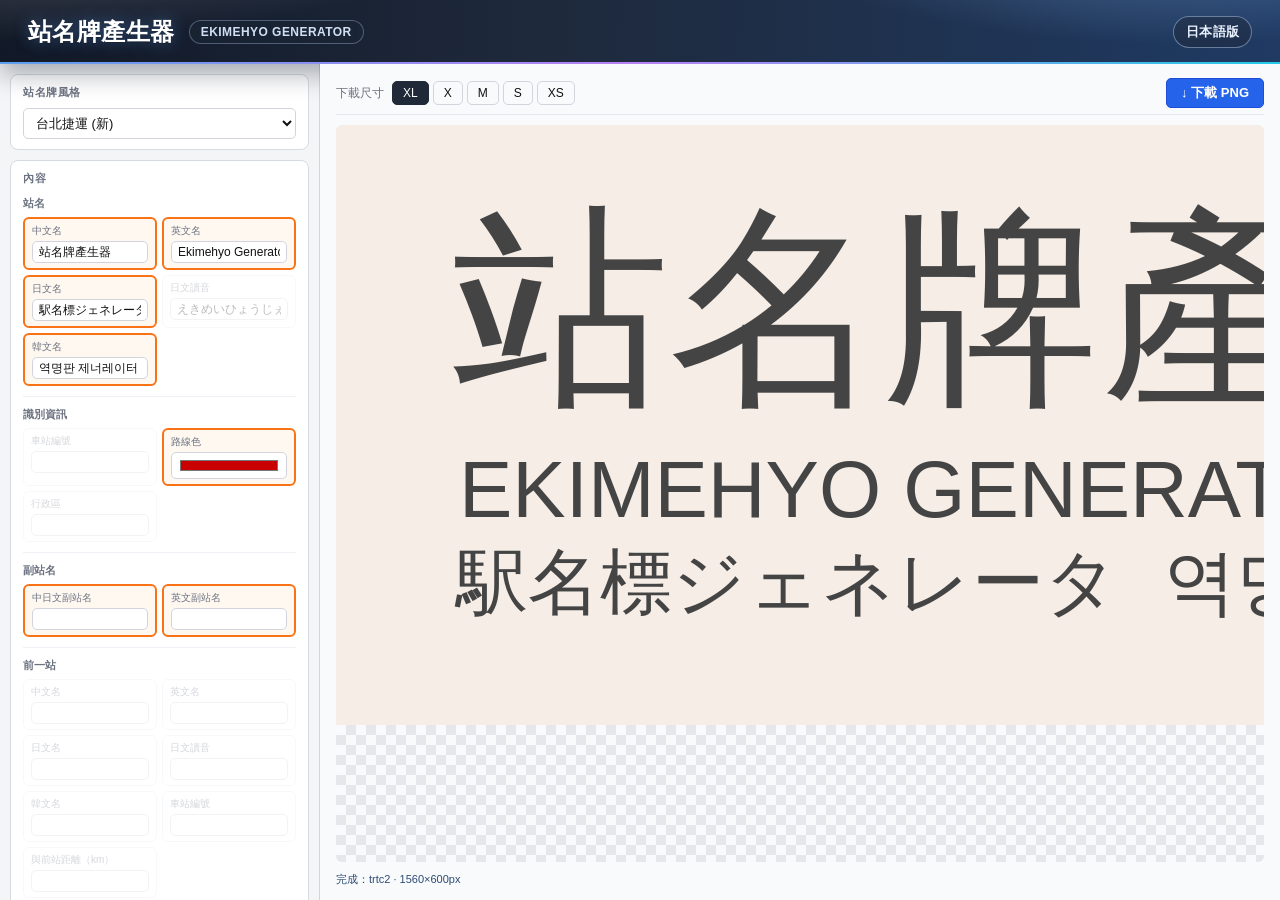
==== index.html @ af62dcb9 "v0.1" ====
<!doctype html>
<html lang="zh-Hant">
<head>
  <meta charset="UTF-8" />
  <meta name="viewport" content="width=device-width, initial-scale=1.0" />
  <title>站名牌產生器</title>
  <link rel="stylesheet" href="./styles.css" />
</head>
<body>
  <header>
    <h1>站名牌產生器</h1>
    <p>Ekimehyo Generator</p>
    <nav class="lang-switch" aria-label="Language switcher">
      <a href="./ja.html" lang="ja">日本語版</a>
    </nav>
  </header>

  <div class="layout">
    <!-- 左側 Sidebar：設定 -->
    <aside class="sidebar">

      <section class="panel">
        <h2>站名牌風格</h2>
          <select id="type"></select>
      </section>

      <section class="panel">
        <h2>內容</h2>
        <div class="field-groups">
          <section class="field-group">
            <h3 class="field-group-title">站名</h3>
            <div class="field-grid">
              <div class="field-wrapper" data-field-id="cname"><label for="cname">中文名</label><input id="cname" value="站名牌產生器" /></div>
              <div class="field-wrapper" data-field-id="ename"><label for="ename">英文名</label><input id="ename" value="Ekimehyo Generator" /></div>
              <div class="field-wrapper" data-field-id="jname"><label for="jname">日文名</label><input id="jname" value="駅名標ジェネレータ" /></div>
              <div class="field-wrapper" data-field-id="kana"><label for="kana">日文讀音</label><input id="kana" value="えきめいひょうじぇねれえた" /></div>
              <div class="field-wrapper" data-field-id="kname"><label for="kname">韓文名</label><input id="kname" value="역명판 제너레이터" /></div>
            </div>
          </section>

          <section class="field-group">
            <h3 class="field-group-title">識別資訊</h3>
            <div class="field-grid field-grid-2">
              <div class="field-wrapper" data-field-id="no"><label for="no">車站編號</label><input id="no" /></div>
              <div class="field-wrapper" data-field-id="rgb"><label for="rgb">路線色</label><input id="rgb" type="color" value="#c80000" /></div>
              <div class="field-wrapper" data-field-id="area"><label for="area">行政區</label><input id="area" /></div>
            </div>
          </section>

          <section class="field-group">
            <h3 class="field-group-title">副站名</h3>
            <div class="field-grid field-grid-2">
              <div class="field-wrapper" data-field-id="s_cname"><label for="s_cname">中日文副站名</label><input id="s_cname" /></div>
              <div class="field-wrapper" data-field-id="s_ename"><label for="s_ename">英文副站名</label><input id="s_ename" /></div>
            </div>
          </section>

          <section class="field-group">
            <h3 class="field-group-title">前一站</h3>
            <div class="field-grid">
              <div class="field-wrapper" data-field-id="p_cname"><label for="p_cname">中文名</label><input id="p_cname" /></div>
              <div class="field-wrapper" data-field-id="p_ename"><label for="p_ename">英文名</label><input id="p_ename" /></div>
              <div class="field-wrapper" data-field-id="p_jname"><label for="p_jname">日文名</label><input id="p_jname" /></div>
              <div class="field-wrapper" data-field-id="p_kana"><label for="p_kana">日文讀音</label><input id="p_kana" /></div>
              <div class="field-wrapper" data-field-id="p_kname"><label for="p_kname">韓文名</label><input id="p_kname" /></div>
              <div class="field-wrapper" data-field-id="p_no"><label for="p_no">車站編號</label><input id="p_no" /></div>
              <div class="field-wrapper" data-field-id="p_dis"><label for="p_dis">與前站距離（km）</label><input id="p_dis" /></div>
            </div>
          </section>

          <section class="field-group">
            <h3 class="field-group-title">後一站</h3>
            <div class="field-grid">
              <div class="field-wrapper" data-field-id="n_cname"><label for="n_cname">中文名</label><input id="n_cname" /></div>
              <div class="field-wrapper" data-field-id="n_ename"><label for="n_ename">英文名</label><input id="n_ename" /></div>
              <div class="field-wrapper" data-field-id="n_jname"><label for="n_jname">日文名</label><input id="n_jname" /></div>
              <div class="field-wrapper" data-field-id="n_kana"><label for="n_kana">日文讀音</label><input id="n_kana" /></div>
              <div class="field-wrapper" data-field-id="n_kname"><label for="n_kname">韓文名</label><input id="n_kname" /></div>
              <div class="field-wrapper" data-field-id="n_no"><label for="n_no">車站編號</label><input id="n_no" /></div>
              <div class="field-wrapper" data-field-id="n_dis"><label for="n_dis">與後站距離（km）</label><input id="n_dis" /></div>
            </div>
          </section>

          <section class="field-group">
            <div class="convert-actions">
              <button type="button" id="convert-t2s">中文繁→簡</button>
              <button type="button" id="convert-s2t">中文簡→繁</button>
			        <button type="button" id="swap-prev-next">前後站對調</button>
			        <button type="button" id="clear-fields">清空欄位</button>
            </div>
          </section>
        </div>
        <button id="render" class="btn-render">以上述資料繪製</button>
      </section>

      <section class="panel source-panel">
        <details>
          <summary>帶入參考資料</summary>
          <div class="source-body">
            <div class="grid2">
              <label>系統
                <select id="sys"></select>
              </label>
              <label>路線
                <select id="route"></select>
              </label>
            </div>
            <label>車站
              <select id="station"></select>
            </label>
            <button id="use-station">帶入車站資料</button>
          </div>
        </details>
      </section>

    </aside>

    <!-- 右側主區：預覽 -->
    <main class="preview-area">
      <div class="preview-toolbar">
        <span class="toolbar-label">下載尺寸</span>
        <div class="size-buttons">
          <button type="button" class="size-btn active" data-size="3">XL</button>
          <button type="button" class="size-btn" data-size="2.2">X</button>
          <button type="button" class="size-btn" data-size="1.5">M</button>
          <button type="button" class="size-btn" data-size="1">S</button>
          <button type="button" class="size-btn" data-size="0.7">XS</button>
        </div>
        <button id="download" class="btn-download">↓ 下載 PNG</button>
      </div>
      <div class="canvas-wrap">
        <canvas id="preview" width="600" height="200"></canvas>
      </div>
      <div id="status"></div>
    </main>
  </div>

  <script type="module" src="./app.js"></script>
</body>
</html>
---- styles.css ----
:root {
  font-family: "Segoe UI", Arial, sans-serif;
  --mobile-preview-height: clamp(260px, 45vh, 520px);
}
* { box-sizing: border-box; }

/* ===== Header ===== */
body { margin: 0; background: #f3f5f7; color: #111; }
header {
  position: relative;
  overflow: hidden;
  padding: 10px 18px;
  color: #fff;
  display: flex;
  align-items: center;
  gap: 12px;
  flex-shrink: 0;
  background:
    radial-gradient(1100px 220px at -8% -120%, rgba(255,255,255,.28), transparent 55%),
    radial-gradient(680px 180px at 92% -95%, rgba(147,197,253,.35), transparent 58%),
    linear-gradient(92deg, #111827 0%, #1e293b 42%, #1f3a63 100%);
  box-shadow: 0 6px 20px rgba(15, 23, 42, .28);
}
header::after {
  content: "";
  position: absolute;
  left: 0;
  right: 0;
  bottom: 0;
  height: 2px;
  background: linear-gradient(90deg, #60a5fa 0%, #c084fc 50%, #22d3ee 100%);
  opacity: .95;
}
header h1 {
  margin: 0;
  font-size: 17px;
  font-weight: 800;
  letter-spacing: .3px;
  text-shadow: 0 1px 0 rgba(0,0,0,.2), 0 0 12px rgba(96,165,250,.35);
}
header p {
  margin: 0;
  font-size: 11px;
  font-weight: 600;
  letter-spacing: .45px;
  text-transform: uppercase;
  opacity: .95;
  color: #dbeafe;
  padding: 2px 8px;
  border: 1px solid rgba(191, 219, 254, .35);
  border-radius: 999px;
  background: rgba(30, 41, 59, .42);
  backdrop-filter: blur(2px);
}
.lang-switch {
  margin-left: auto;
  z-index: 1;
}
.lang-switch a {
  display: inline-block;
  color: #eaf2ff;
  text-decoration: none;
  font-size: 12px;
  font-weight: 700;
  letter-spacing: .25px;
  padding: 5px 10px;
  border-radius: 999px;
  border: 1px solid rgba(191, 219, 254, .45);
  background: rgba(30, 41, 59, .5);
}
.lang-switch a:hover {
  color: #fff;
  border-color: rgba(147, 197, 253, .8);
  background: rgba(37, 99, 235, .35);
}

/* ===== Mobile layout (default) ===== */
/* Sidebar scrolls, preview fixed at bottom */
.layout {
  display: flex;
  flex-direction: column;
}
.sidebar {
  padding: 10px;
  display: flex;
  flex-direction: column;
  gap: 10px;
  padding-bottom: calc(var(--mobile-preview-height) + 14px); /* clearance for fixed preview */
}
.preview-area {
  position: fixed;
  bottom: 0; left: 0; right: 0;
  height: var(--mobile-preview-height);
  background: #fff;
  border-top: 2px solid #1f2937;
  box-shadow: 0 -4px 20px rgba(0,0,0,.18);
  z-index: 100;
  display: flex;
  flex-direction: column;
  padding: 8px 10px;
  gap: 6px;
}

/* ===== Desktop layout (>= 900px) ===== */
@media (min-width: 900px) {
  html { height: 100%; }
  body {
    height: 100%;
    overflow: hidden;
    display: flex;
    flex-direction: column;
  }
  .layout {
    flex: 1;
    flex-direction: row;
    overflow: hidden;
    min-height: 0;
  }
  header {
    padding: 16px 28px;
    gap: 14px;
    box-shadow: 0 10px 26px rgba(15, 23, 42, .34);
  }
  header h1 {
    font-size: 24px;
    letter-spacing: .45px;
    text-shadow: 0 1px 0 rgba(0,0,0,.25), 0 0 16px rgba(96,165,250,.42);
  }
  header p {
    font-size: 12px;
    padding: 4px 11px;
    border-width: 1px;
  }
  .lang-switch a {
    font-size: 13px;
    padding: 6px 12px;
  }
  .sidebar {
    width: 320px;
    flex-shrink: 0;
    overflow-y: auto;
    background: #f3f5f7;
    border-right: 1px solid #d0d5dc;
    padding: 10px;
    padding-bottom: 10px; /* reset mobile clearance */
  }
  .preview-area {
    position: static;
    flex: 1;
    height: auto;
    overflow: hidden;
    border-top: none;
    box-shadow: none;
    background: #f9fafb;
    padding: 14px 16px;
    gap: 10px;
  }
}

/* ===== Panels ===== */
.panel {
  background: #fff;
  border: 1px solid #d6dbe1;
  border-radius: 8px;
  padding: 10px 12px;
}
.panel h2 {
  margin: 0 0 8px;
  font-size: 11px;
  font-weight: 700;
  color: #6b7280;
  text-transform: uppercase;
  letter-spacing: .6px;
}

/* ===== Form elements ===== */
label { display: block; font-size: 12px; color: #374151; margin-bottom: 6px; }
input, select {
  width: 100%;
  padding: 6px 8px;
  font-size: 13px;
  border: 1px solid #d1d5db;
  border-radius: 5px;
  background: #fff;
  color: #111;
}
button {
  padding: 6px 12px;
  font-size: 13px;
  border: 1px solid #d1d5db;
  border-radius: 5px;
  cursor: pointer;
  background: #f9fafb;
  color: #111;
}
button:hover { background: #e5e7eb; }

/* ===== Style panel render button ===== */
.btn-render {
  display: block;
  width: 100%;
  margin-top: 8px;
  background: #1f2937;
  color: #fff;
  border-color: #1f2937;
  font-weight: 600;
}
.btn-render:hover { background: #374151; }

/* ===== Field grid ===== */
.field-grid {
  display: grid;
  grid-template-columns: 1fr 1fr;
  gap: 5px;
}
.field-grid-2 {
  grid-template-columns: 1fr 1fr;
}
.field-groups {
  display: flex;
  flex-direction: column;
  gap: 10px;
}
.field-group {
  padding-top: 2px;
}
.field-group + .field-group {
  border-top: 1px solid #eef2f6;
  padding-top: 10px;
}
.field-group-title {
  margin: 0 0 6px;
  font-size: 11px;
  font-weight: 700;
  color: #6b7280;
}
.field-wrapper {
  border: 1px solid #e5e7eb;
  border-radius: 6px;
  padding: 5px 7px;
  transition: border .15s, background .15s, opacity .15s;
  background: #fff;
}
.field-wrapper label { margin-bottom: 2px; font-size: 10px; color: #6b7280; }
.field-wrapper input { padding: 3px 6px; font-size: 12px; margin-top: 1px; }
.field-wrapper.field-active {
  border: 2px solid #f97316;
  background: #fff8f1;
}
.field-wrapper.field-inactive { opacity: .28; }

.convert-actions {
  margin-top: 8px;
  display: grid;
  grid-template-columns: 1fr 1fr;
  gap: 6px;
}

.convert-actions button {
  padding: 5px 8px;
  font-size: 12px;
}

/* ===== Data source panel ===== */
.grid2 { display: grid; grid-template-columns: 1fr 1fr; gap: 8px; }
.source-panel details summary {
  cursor: pointer;
  font-size: 12px;
  font-weight: 700;
  color: #374151;
  user-select: none;
}
.source-body {
  margin-top: 10px;
  display: flex;
  flex-direction: column;
  gap: 6px;
}
#use-station { width: 100%; }

/* ===== Preview toolbar ===== */
.preview-toolbar {
  display: flex;
  align-items: center;
  gap: 8px;
  flex-shrink: 0;
  padding-bottom: 6px;
  border-bottom: 1px solid #e5e9ee;
}
.toolbar-label {
  font-size: 12px;
  color: #6b7280;
  white-space: nowrap;
  flex-shrink: 0;
}
.size-buttons { display: flex; gap: 4px; }
.size-btn {
  padding: 4px 10px;
  font-size: 12px;
  width: auto;
}
.size-btn.active {
  background: #1f2937;
  color: #fff;
  border-color: #1f2937;
}
.btn-download {
  margin-left: auto;
  background: #2563eb;
  color: #fff;
  border-color: #1d4ed8;
  font-weight: 600;
  white-space: nowrap;
  padding: 5px 14px;
  flex-shrink: 0;
}
.btn-download:hover { background: #1d4ed8; }

/* ===== Canvas wrap ===== */
.canvas-wrap {
  flex: 1;
  overflow: auto;
  /* checkerboard shows canvas boundary */
  background:
    repeating-conic-gradient(#e5e7eb 0% 25%, #f9fafb 0% 50%)
    0 0 / 20px 20px;
  border-radius: 6px;
  min-height: 0;
}
#preview {
  display: block;
  /* natural pixel size — JS sets style.width/height per download scale */
}

/* ===== Status bar ===== */
#status {
  flex-shrink: 0;
  font-size: 11px;
  color: #2c4b75;
  white-space: nowrap;
  overflow: hidden;
  text-overflow: ellipsis;
  line-height: 1.3;
}
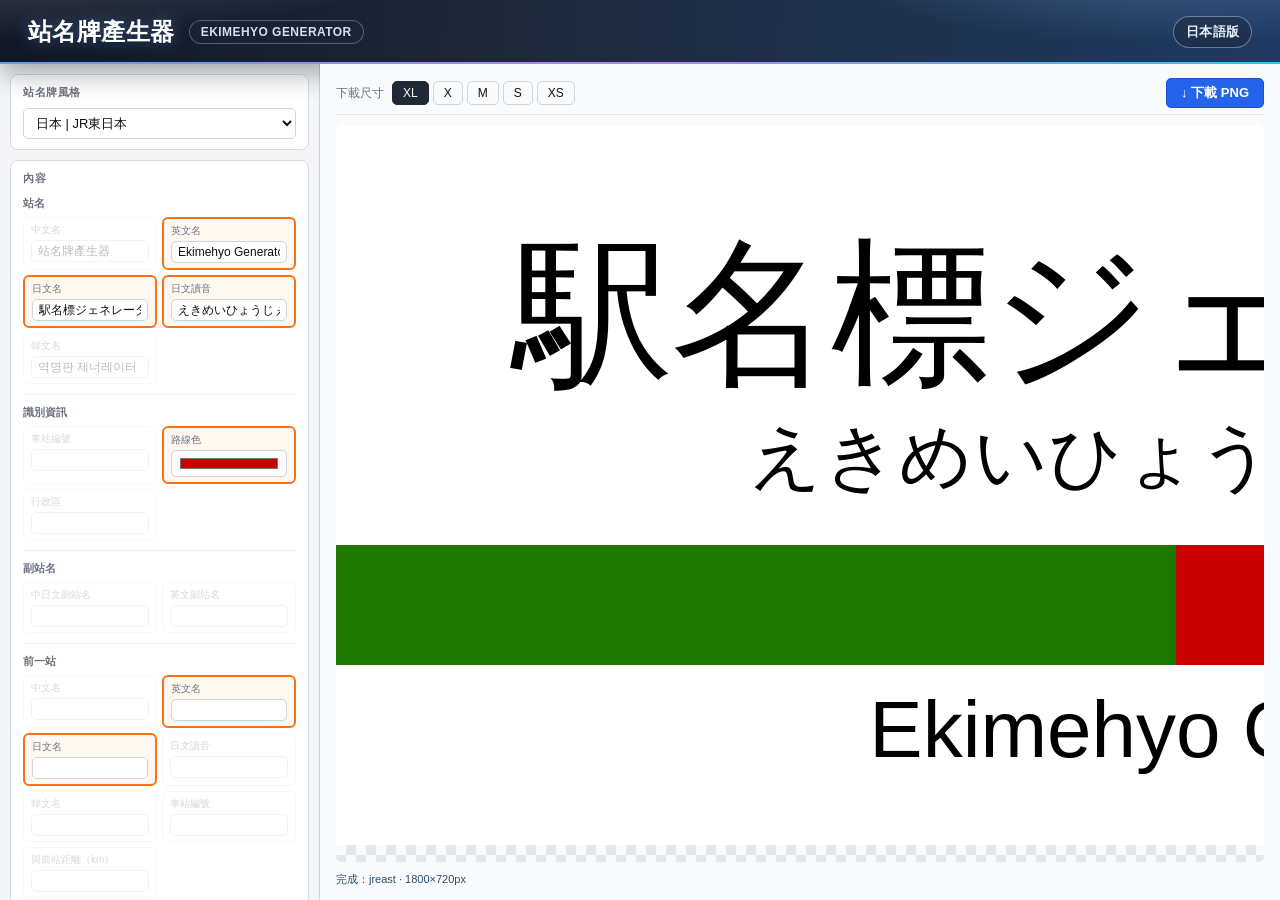
==== commit ca493777: "新增港鐵、京阪、都營地鐵，子類型切換" ====
--- a/index.html
+++ b/index.html
@@ -121,11 +121,12 @@
         <span class="toolbar-label">下載尺寸</span>
         <div class="size-buttons">
           <button type="button" class="size-btn active" data-size="3">XL</button>
-          <button type="button" class="size-btn" data-size="2.2">X</button>
-          <button type="button" class="size-btn" data-size="1.5">M</button>
-          <button type="button" class="size-btn" data-size="1">S</button>
-          <button type="button" class="size-btn" data-size="0.7">XS</button>
+          <button type="button" class="size-btn" data-size="2.5">X</button>
+          <button type="button" class="size-btn" data-size="2">M</button>
+          <button type="button" class="size-btn" data-size="1.5">S</button>
+          <button type="button" class="size-btn" data-size="1">XS</button>
         </div>
+        <!--button id="copy" class="btn-download">⧉ 複製 PNG</button-->
         <button id="download" class="btn-download">↓ 下載 PNG</button>
       </div>
       <div class="canvas-wrap">
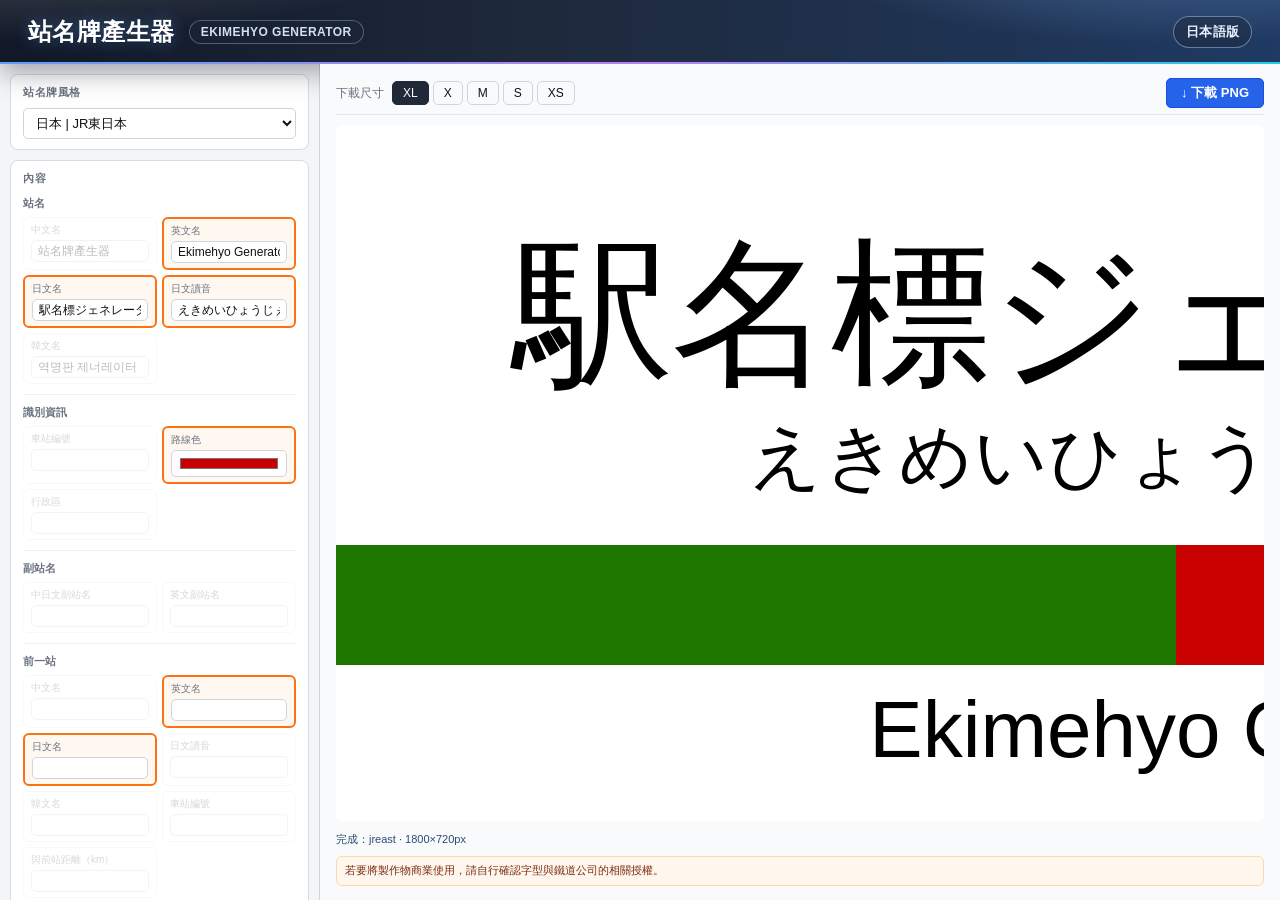
==== commit 89815af4: "License info" ====
--- a/index.html
+++ b/index.html
@@ -133,6 +133,7 @@
         <canvas id="preview" width="600" height="200"></canvas>
       </div>
       <div id="status"></div>
+      <div class="usage-warning" role="note">若要將製作物商業使用，請自行確認字型與鐵道公司的相關授權。</div>
     </main>
   </div>
 
--- a/styles.css
+++ b/styles.css
@@ -342,3 +342,14 @@
   text-overflow: ellipsis;
   line-height: 1.3;
 }
+
+.usage-warning {
+  flex-shrink: 0;
+  font-size: 11px;
+  line-height: 1.45;
+  color: #7c2d12;
+  background: #fff7ed;
+  border: 1px solid #fed7aa;
+  border-radius: 6px;
+  padding: 6px 8px;
+}
